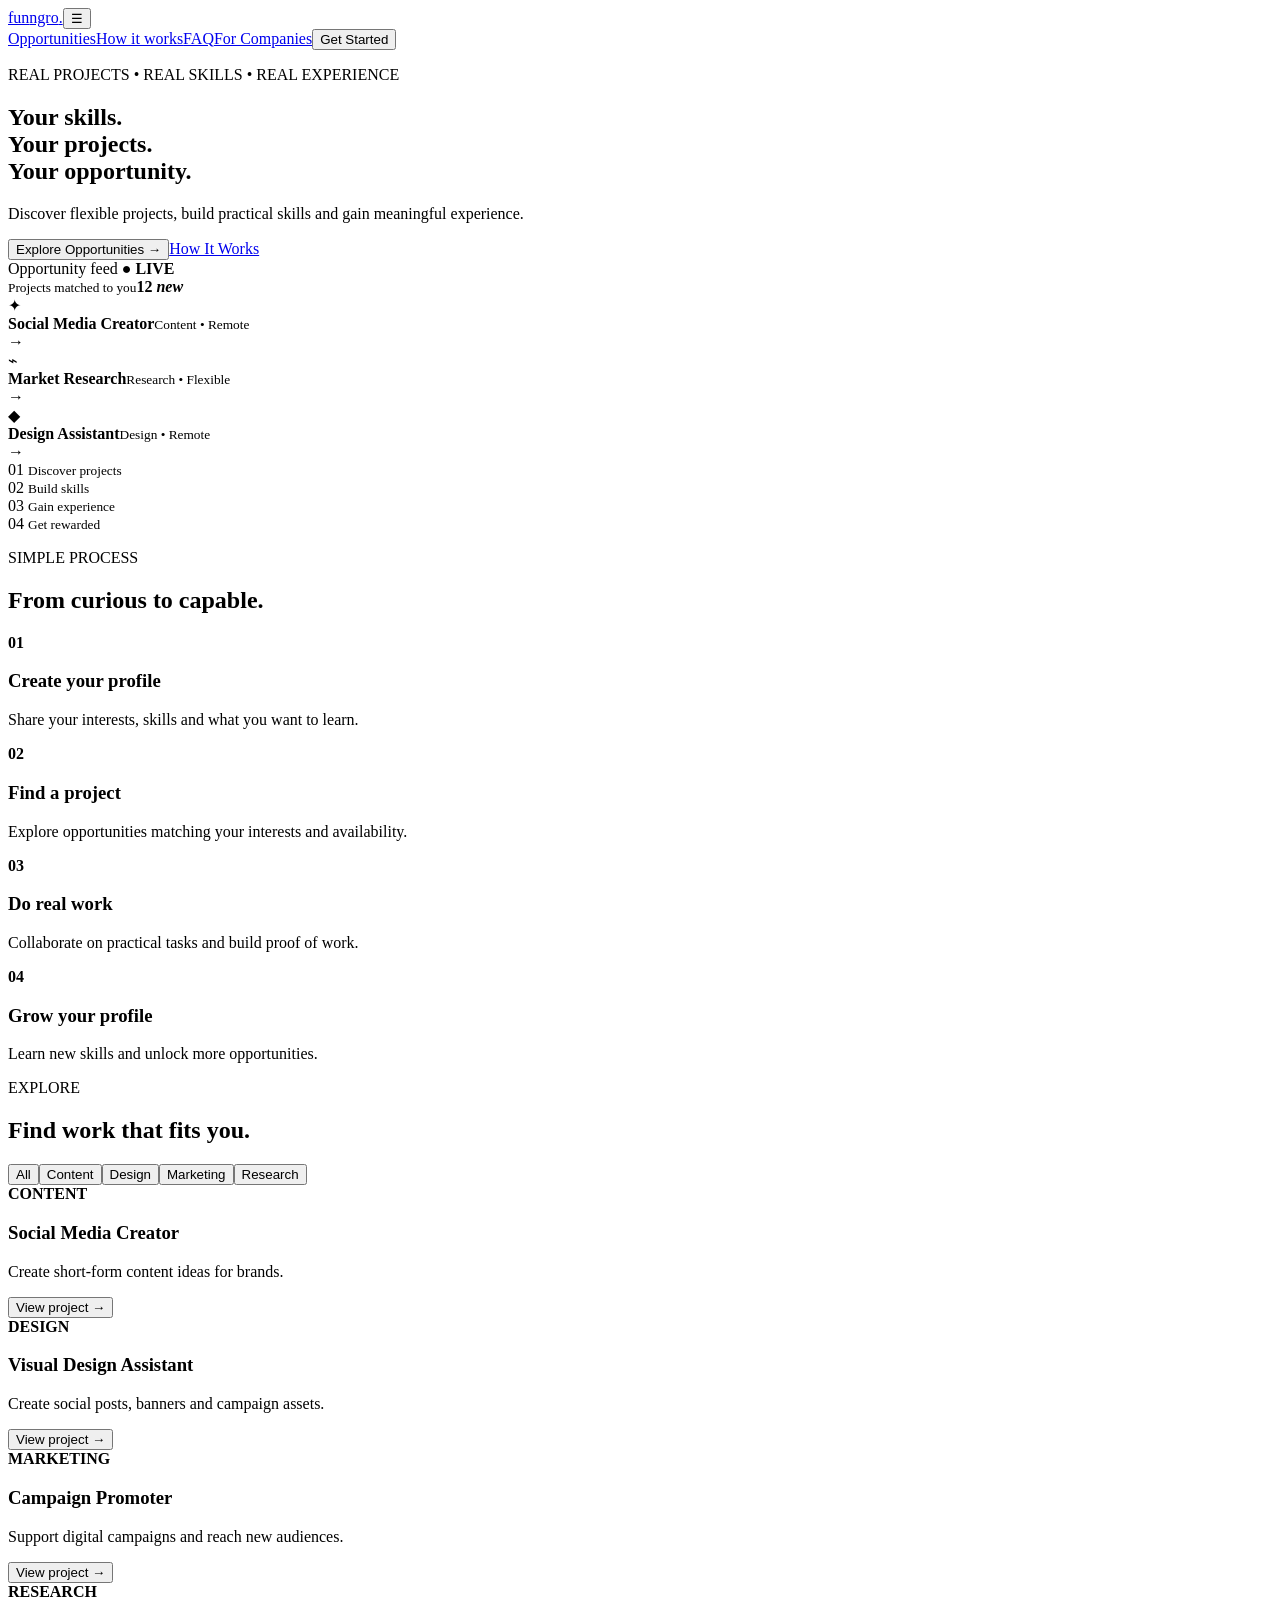
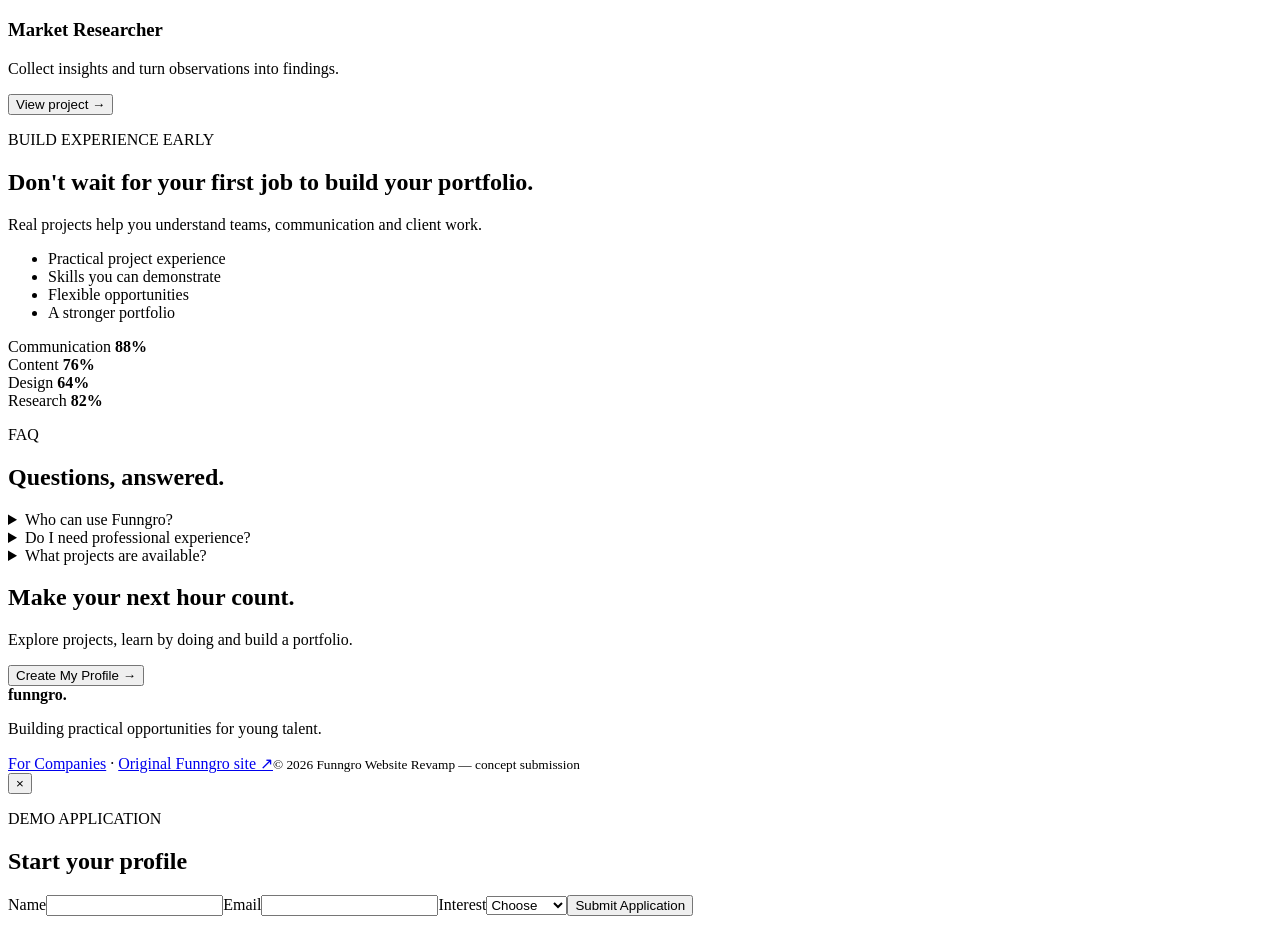
==== index.html @ 90acb4ed "Add functional Funngro homepage" ====
<!doctype html><html lang="en"><head><meta charset="UTF-8"><meta name="viewport" content="width=device-width,initial-scale=1"><meta name="description" content="Funngro website revamp concept for young talent and companies."><link rel="canonical" href="https://jaganbaditya16-note.github.io/fungrow-/"><title>Funngro — Build Skills. Work on Real Projects.</title><link rel="stylesheet" href="style.css"></head><body><header><nav class="nav"><a class="logo" href="index.html">fun<span>ngro</span>.</a><button id="menu">☰</button><div id="links"><a href="#opportunities">Opportunities</a><a href="#how">How it works</a><a href="#faq">FAQ</a><a href="companies.html">For Companies</a><button class="btn open-apply">Get Started</button></div></nav></header><main><section class="hero"><div><p class="eyebrow">REAL PROJECTS • REAL SKILLS • REAL EXPERIENCE</p><h1>Your skills.<br><span>Your projects.</span><br>Your opportunity.</h1><p>Discover flexible projects, build practical skills and gain meaningful experience.</p><div class="actions"><button class="btn open-apply">Explore Opportunities →</button><a class="btn secondary" href="#how">How It Works</a></div></div><div class="dashboard"><div class="dashhead">Opportunity feed <b>● LIVE</b></div><small>Projects matched to you</small><strong>12 <em>new</em></strong><article>✦ <div><b>Social Media Creator</b><small>Content • Remote</small></div>→</article><article>⌁ <div><b>Market Research</b><small>Research • Flexible</small></div>→</article><article>◆ <div><b>Design Assistant</b><small>Design • Remote</small></div>→</article></div></section><section class="stats"><div>01 <small>Discover projects</small></div><div>02 <small>Build skills</small></div><div>03 <small>Gain experience</small></div><div>04 <small>Get rewarded</small></div></section><section id="how" class="section"><p class="eyebrow">SIMPLE PROCESS</p><h2>From curious to capable.</h2><div class="grid four"><article><b>01</b><h3>Create your profile</h3><p>Share your interests, skills and what you want to learn.</p></article><article><b>02</b><h3>Find a project</h3><p>Explore opportunities matching your interests and availability.</p></article><article><b>03</b><h3>Do real work</h3><p>Collaborate on practical tasks and build proof of work.</p></article><article><b>04</b><h3>Grow your profile</h3><p>Learn new skills and unlock more opportunities.</p></article></div></section><section id="opportunities" class="section dark"><p class="eyebrow">EXPLORE</p><h2>Find work that fits you.</h2><div class="filters"><button class="filter active" data-filter="all">All</button><button class="filter" data-filter="content">Content</button><button class="filter" data-filter="design">Design</button><button class="filter" data-filter="marketing">Marketing</button><button class="filter" data-filter="research">Research</button></div><div class="grid two"><article class="opp" data-category="content"><b>CONTENT</b><h3>Social Media Creator</h3><p>Create short-form content ideas for brands.</p><button class="text open-apply">View project →</button></article><article class="opp" data-category="design"><b>DESIGN</b><h3>Visual Design Assistant</h3><p>Create social posts, banners and campaign assets.</p><button class="text open-apply">View project →</button></article><article class="opp" data-category="marketing"><b>MARKETING</b><h3>Campaign Promoter</h3><p>Support digital campaigns and reach new audiences.</p><button class="text open-apply">View project →</button></article><article class="opp" data-category="research"><b>RESEARCH</b><h3>Market Researcher</h3><p>Collect insights and turn observations into findings.</p><button class="text open-apply">View project →</button></article></div></section><section class="section split"><div><p class="eyebrow">BUILD EXPERIENCE EARLY</p><h2>Don't wait for your first job to build your portfolio.</h2><p>Real projects help you understand teams, communication and client work.</p><ul><li>Practical project experience</li><li>Skills you can demonstrate</li><li>Flexible opportunities</li><li>A stronger portfolio</li></ul></div><div class="skills"><div>Communication <b>88%</b><i style="width:88%"></i></div><div>Content <b>76%</b><i style="width:76%"></i></div><div>Design <b>64%</b><i style="width:64%"></i></div><div>Research <b>82%</b><i style="width:82%"></i></div></div></section><section id="faq" class="section faq"><p class="eyebrow">FAQ</p><h2>Questions, answered.</h2><details><summary>Who can use Funngro?</summary><p>Funngro is designed around opportunities for young talent; project eligibility can vary.</p></details><details><summary>Do I need professional experience?</summary><p>Some projects are suitable for beginners. Describe your current skills honestly.</p></details><details><summary>What projects are available?</summary><p>Examples include content, design, marketing and research.</p></details></section><section class="cta"><h2>Make your next hour count.</h2><p>Explore projects, learn by doing and build a portfolio.</p><button class="btn darkbtn open-apply">Create My Profile →</button></section></main><footer><b class="logo">fun<span>ngro</span>.</b><p>Building practical opportunities for young talent.</p><a href="companies.html">For Companies</a> · <a href="https://www.funngro.com/" target="_blank">Original Funngro site ↗</a><small>© 2026 Funngro Website Revamp — concept submission</small></footer><div class="modal" id="apply"><div class="modalbox"><button class="close">×</button><p class="eyebrow">DEMO APPLICATION</p><h2>Start your profile</h2><form id="form"><label>Name<input name="name" required></label><label>Email<input name="email" type="email" required></label><label>Interest<select name="interest" required><option value="">Choose</option><option>Content</option><option>Design</option><option>Marketing</option><option>Research</option></select></label><button class="btn" type="submit">Submit Application</button><p id="msg"></p></form></div></div><script src="script.js"></script></body></html>
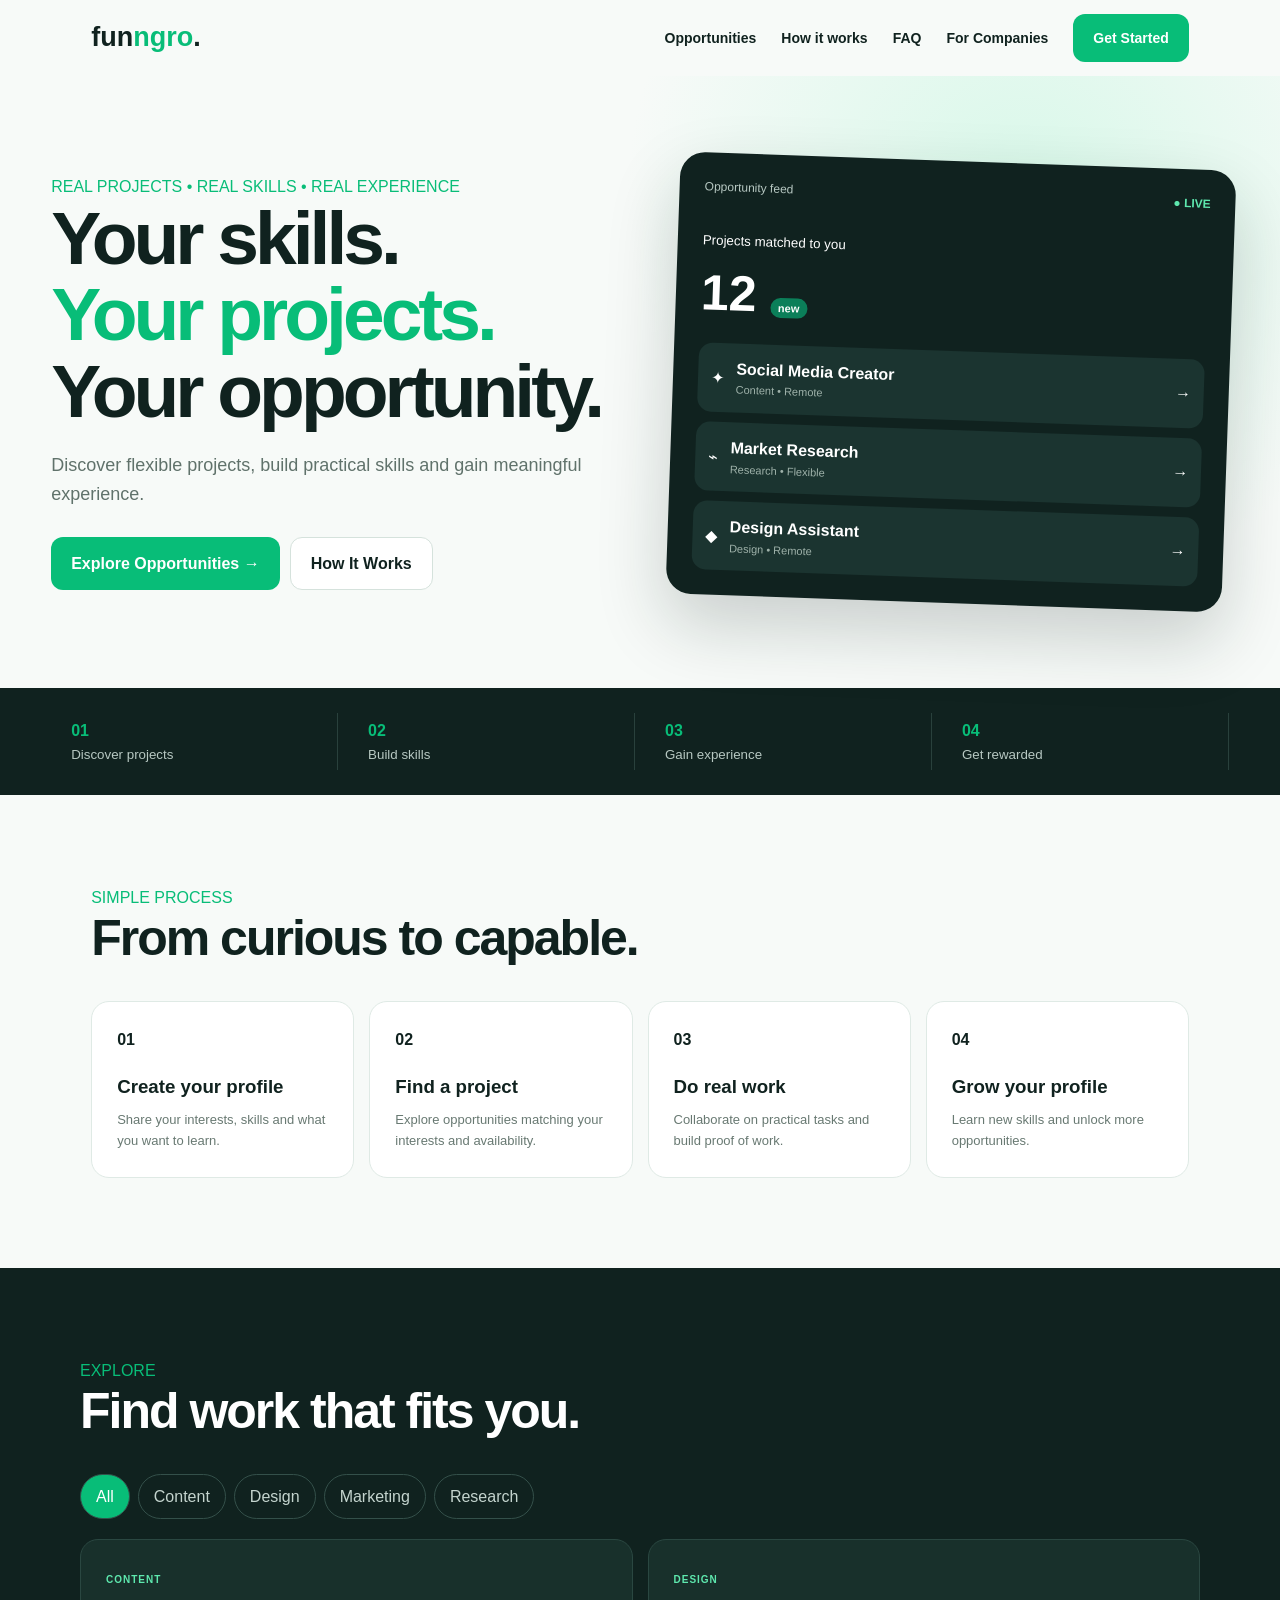
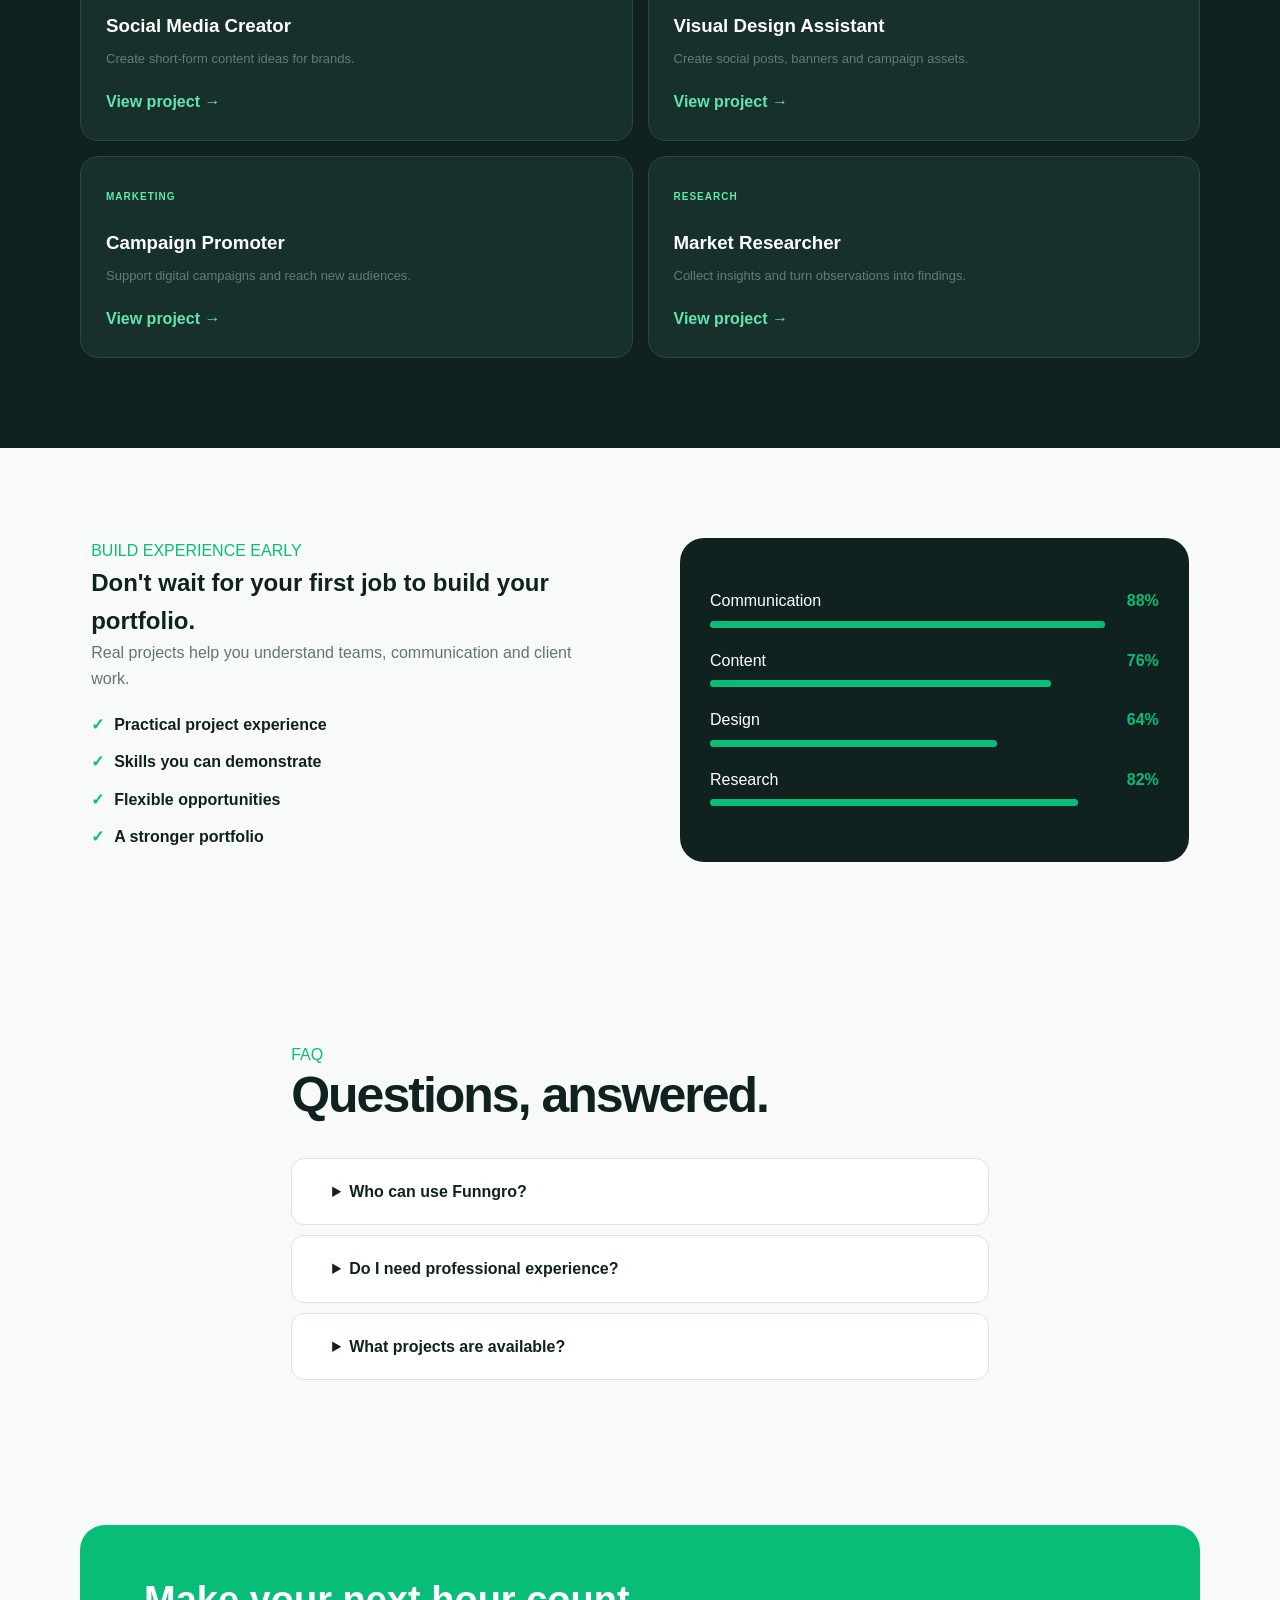
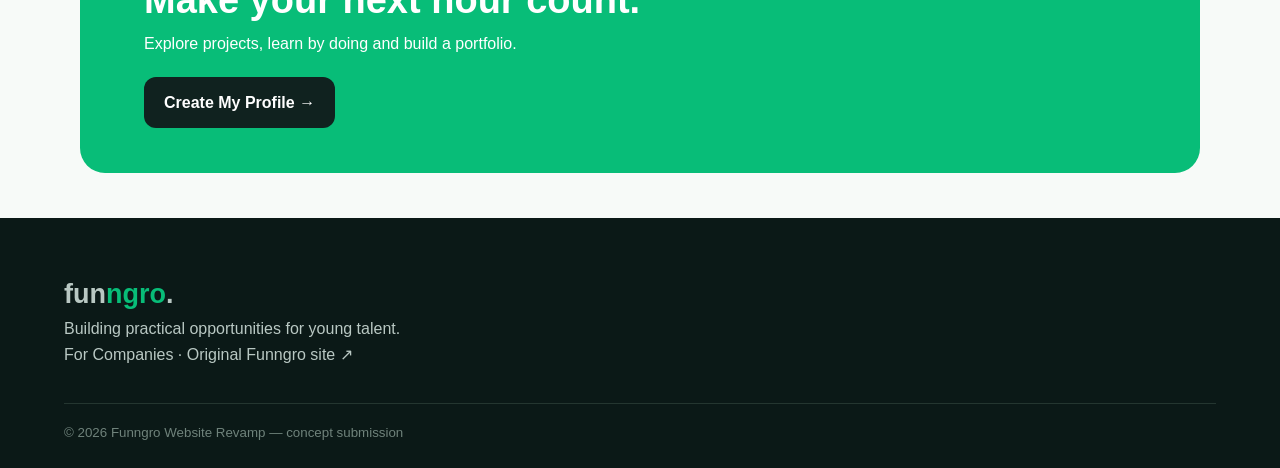
==== commit 895ea06a: "Fix canonical URL and strengthen home SEO metadata" ====
--- a/index.html
+++ b/index.html
@@ -1 +1 @@
-<!doctype html><html lang="en"><head><meta charset="UTF-8"><meta name="viewport" content="width=device-width,initial-scale=1"><meta name="description" content="Funngro website revamp concept for young talent and companies."><link rel="canonical" href="https://jaganbaditya16-note.github.io/fungrow-/"><title>Funngro — Build Skills. Work on Real Projects.</title><link rel="stylesheet" href="style.css"></head><body><header><nav class="nav"><a class="logo" href="index.html">fun<span>ngro</span>.</a><button id="menu">☰</button><div id="links"><a href="#opportunities">Opportunities</a><a href="#how">How it works</a><a href="#faq">FAQ</a><a href="companies.html">For Companies</a><button class="btn open-apply">Get Started</button></div></nav></header><main><section class="hero"><div><p class="eyebrow">REAL PROJECTS • REAL SKILLS • REAL EXPERIENCE</p><h1>Your skills.<br><span>Your projects.</span><br>Your opportunity.</h1><p>Discover flexible projects, build practical skills and gain meaningful experience.</p><div class="actions"><button class="btn open-apply">Explore Opportunities →</button><a class="btn secondary" href="#how">How It Works</a></div></div><div class="dashboard"><div class="dashhead">Opportunity feed <b>● LIVE</b></div><small>Projects matched to you</small><strong>12 <em>new</em></strong><article>✦ <div><b>Social Media Creator</b><small>Content • Remote</small></div>→</article><article>⌁ <div><b>Market Research</b><small>Research • Flexible</small></div>→</article><article>◆ <div><b>Design Assistant</b><small>Design • Remote</small></div>→</article></div></section><section class="stats"><div>01 <small>Discover projects</small></div><div>02 <small>Build skills</small></div><div>03 <small>Gain experience</small></div><div>04 <small>Get rewarded</small></div></section><section id="how" class="section"><p class="eyebrow">SIMPLE PROCESS</p><h2>From curious to capable.</h2><div class="grid four"><article><b>01</b><h3>Create your profile</h3><p>Share your interests, skills and what you want to learn.</p></article><article><b>02</b><h3>Find a project</h3><p>Explore opportunities matching your interests and availability.</p></article><article><b>03</b><h3>Do real work</h3><p>Collaborate on practical tasks and build proof of work.</p></article><article><b>04</b><h3>Grow your profile</h3><p>Learn new skills and unlock more opportunities.</p></article></div></section><section id="opportunities" class="section dark"><p class="eyebrow">EXPLORE</p><h2>Find work that fits you.</h2><div class="filters"><button class="filter active" data-filter="all">All</button><button class="filter" data-filter="content">Content</button><button class="filter" data-filter="design">Design</button><button class="filter" data-filter="marketing">Marketing</button><button class="filter" data-filter="research">Research</button></div><div class="grid two"><article class="opp" data-category="content"><b>CONTENT</b><h3>Social Media Creator</h3><p>Create short-form content ideas for brands.</p><button class="text open-apply">View project →</button></article><article class="opp" data-category="design"><b>DESIGN</b><h3>Visual Design Assistant</h3><p>Create social posts, banners and campaign assets.</p><button class="text open-apply">View project →</button></article><article class="opp" data-category="marketing"><b>MARKETING</b><h3>Campaign Promoter</h3><p>Support digital campaigns and reach new audiences.</p><button class="text open-apply">View project →</button></article><article class="opp" data-category="research"><b>RESEARCH</b><h3>Market Researcher</h3><p>Collect insights and turn observations into findings.</p><button class="text open-apply">View project →</button></article></div></section><section class="section split"><div><p class="eyebrow">BUILD EXPERIENCE EARLY</p><h2>Don't wait for your first job to build your portfolio.</h2><p>Real projects help you understand teams, communication and client work.</p><ul><li>Practical project experience</li><li>Skills you can demonstrate</li><li>Flexible opportunities</li><li>A stronger portfolio</li></ul></div><div class="skills"><div>Communication <b>88%</b><i style="width:88%"></i></div><div>Content <b>76%</b><i style="width:76%"></i></div><div>Design <b>64%</b><i style="width:64%"></i></div><div>Research <b>82%</b><i style="width:82%"></i></div></div></section><section id="faq" class="section faq"><p class="eyebrow">FAQ</p><h2>Questions, answered.</h2><details><summary>Who can use Funngro?</summary><p>Funngro is designed around opportunities for young talent; project eligibility can vary.</p></details><details><summary>Do I need professional experience?</summary><p>Some projects are suitable for beginners. Describe your current skills honestly.</p></details><details><summary>What projects are available?</summary><p>Examples include content, design, marketing and research.</p></details></section><section class="cta"><h2>Make your next hour count.</h2><p>Explore projects, learn by doing and build a portfolio.</p><button class="btn darkbtn open-apply">Create My Profile →</button></section></main><footer><b class="logo">fun<span>ngro</span>.</b><p>Building practical opportunities for young talent.</p><a href="companies.html">For Companies</a> · <a href="https://www.funngro.com/" target="_blank">Original Funngro site ↗</a><small>© 2026 Funngro Website Revamp — concept submission</small></footer><div class="modal" id="apply"><div class="modalbox"><button class="close">×</button><p class="eyebrow">DEMO APPLICATION</p><h2>Start your profile</h2><form id="form"><label>Name<input name="name" required></label><label>Email<input name="email" type="email" required></label><label>Interest<select name="interest" required><option value="">Choose</option><option>Content</option><option>Design</option><option>Marketing</option><option>Research</option></select></label><button class="btn" type="submit">Submit Application</button><p id="msg"></p></form></div></div><script src="script.js"></script></body></html>+<!doctype html><html lang="en"><head><meta charset="UTF-8"><meta name="viewport" content="width=device-width,initial-scale=1"><meta name="description" content="Explore flexible projects, build practical skills and gain experience with Funngro. Discover content, design, marketing and research opportunities for young talent."><link rel="canonical" href="https://jaganbaditya16-note.github.io/fungrow-/"><meta property="og:type" content="website"><meta property="og:site_name" content="Funngro Website Revamp"><meta property="og:url" content="https://jaganbaditya16-note.github.io/fungrow-/"><meta property="og:title" content="Funngro | Flexible Projects & Opportunities for Young Talent"><meta property="og:description" content="Explore flexible projects, build practical skills and gain experience with Funngro."><meta name="twitter:card" content="summary"><meta name="twitter:title" content="Funngro | Flexible Projects & Opportunities for Young Talent"><meta name="twitter:description" content="Explore flexible projects, build practical skills and gain experience with Funngro."><title>Funngro | Flexible Projects & Opportunities for Young Talent</title><script type="application/ld+json">{"@context":"https://schema.org","@type":"WebSite","name":"Funngro Website Revamp","url":"https://jaganbaditya16-note.github.io/fungrow-/","description":"A responsive website revamp concept for Funngro."}</script><link rel="stylesheet" href="style.css"></head><body><header><nav class="nav" aria-label="Main navigation"><a class="logo" href="index.html" aria-label="Funngro home">fun<span>ngro</span>.</a><button id="menu" type="button" aria-label="Open navigation" aria-controls="links" aria-expanded="false">☰</button><div id="links"><a href="#opportunities">Opportunities</a><a href="#how">How it works</a><a href="#faq">FAQ</a><a href="companies.html">For Companies</a><button class="btn open-apply" type="button">Get Started</button></div></nav></header><main><section class="hero"><div><p class="eyebrow">REAL PROJECTS • REAL SKILLS • REAL EXPERIENCE</p><h1>Your skills.<br><span>Your projects.</span><br>Your opportunity.</h1><p>Discover flexible projects, build practical skills and gain meaningful experience.</p><div class="actions"><button class="btn open-apply" type="button">Explore Opportunities →</button><a class="btn secondary" href="#how">How It Works</a></div></div><div class="dashboard"><div class="dashhead">Opportunity feed <b>● LIVE</b></div><small>Projects matched to you</small><strong>12 <em>new</em></strong><article>✦ <div><b>Social Media Creator</b><small>Content • Remote</small></div>→</article><article>⌁ <div><b>Market Research</b><small>Research • Flexible</small></div>→</article><article>◆ <div><b>Design Assistant</b><small>Design • Remote</small></div>→</article></div></section><section class="stats"><div>01 <small>Discover projects</small></div><div>02 <small>Build skills</small></div><div>03 <small>Gain experience</small></div><div>04 <small>Get rewarded</small></div></section><section id="how" class="section"><p class="eyebrow">SIMPLE PROCESS</p><h2>From curious to capable.</h2><div class="grid four"><article><b>01</b><h3>Create your profile</h3><p>Share your interests, skills and what you want to learn.</p></article><article><b>02</b><h3>Find a project</h3><p>Explore opportunities matching your interests and availability.</p></article><article><b>03</b><h3>Do real work</h3><p>Collaborate on practical tasks and build proof of work.</p></article><article><b>04</b><h3>Grow your profile</h3><p>Learn new skills and unlock more opportunities.</p></article></div></section><section id="opportunities" class="section dark"><p class="eyebrow">EXPLORE</p><h2>Find work that fits you.</h2><div class="filters"><button class="filter active" data-filter="all" type="button">All</button><button class="filter" data-filter="content" type="button">Content</button><button class="filter" data-filter="design" type="button">Design</button><button class="filter" data-filter="marketing" type="button">Marketing</button><button class="filter" data-filter="research" type="button">Research</button></div><div class="grid two"><article class="opp" data-category="content"><b>CONTENT</b><h3>Social Media Creator</h3><p>Create short-form content ideas for brands.</p><button class="text open-apply" type="button">View project →</button></article><article class="opp" data-category="design"><b>DESIGN</b><h3>Visual Design Assistant</h3><p>Create social posts, banners and campaign assets.</p><button class="text open-apply" type="button">View project →</button></article><article class="opp" data-category="marketing"><b>MARKETING</b><h3>Campaign Promoter</h3><p>Support digital campaigns and reach new audiences.</p><button class="text open-apply" type="button">View project →</button></article><article class="opp" data-category="research"><b>RESEARCH</b><h3>Market Researcher</h3><p>Collect insights and turn observations into findings.</p><button class="text open-apply" type="button">View project →</button></article></div></section><section class="section split"><div><p class="eyebrow">BUILD EXPERIENCE EARLY</p><h2>Don't wait for your first job to build your portfolio.</h2><p>Real projects help you understand teams, communication and client work.</p><ul><li>Practical project experience</li><li>Skills you can demonstrate</li><li>Flexible opportunities</li><li>A stronger portfolio</li></ul></div><div class="skills"><div>Communication <b>88%</b><i style="width:88%"></i></div><div>Content <b>76%</b><i style="width:76%"></i></div><div>Design <b>64%</b><i style="width:64%"></i></div><div>Research <b>82%</b><i style="width:82%"></i></div></div></section><section id="faq" class="section faq"><p class="eyebrow">FAQ</p><h2>Questions, answered.</h2><details><summary>Who can use Funngro?</summary><p>Funngro is designed around opportunities for young talent; project eligibility can vary.</p></details><details><summary>Do I need professional experience?</summary><p>Some projects are suitable for beginners. Describe your current skills honestly.</p></details><details><summary>What projects are available?</summary><p>Examples include content, design, marketing and research.</p></details></section><section class="cta"><h2>Make your next hour count.</h2><p>Explore projects, learn by doing and build a portfolio.</p><button class="btn darkbtn open-apply" type="button">Create My Profile →</button></section></main><footer><b class="logo">fun<span>ngro</span>.</b><p>Building practical opportunities for young talent.</p><a href="companies.html">For Companies</a> · <a href="https://www.funngro.com/" target="_blank" rel="noopener noreferrer">Original Funngro site ↗</a><small>© 2026 Funngro Website Revamp — concept submission</small></footer><div class="modal" id="apply" role="dialog" aria-modal="true" aria-labelledby="apply-title"><div class="modalbox"><button class="close" type="button" aria-label="Close">×</button><p class="eyebrow">DEMO APPLICATION</p><h2 id="apply-title">Start your profile</h2><form id="form"><label>Name<input name="name" autocomplete="name" required></label><label>Email<input name="email" type="email" autocomplete="email" required></label><label>Interest<select name="interest" required><option value="">Choose</option><option>Content</option><option>Design</option><option>Marketing</option><option>Research</option></select></label><button class="btn" type="submit">Submit Application</button><p id="msg" role="status"></p></form></div></div><script src="script.js" defer></script></body></html>
--- a/style.css
+++ b/style.css
@@ -0,0 +1 @@
+*{box-sizing:border-box;margin:0;padding:0}html{scroll-behavior:smooth}body{font-family:Inter,Arial,sans-serif;background:#f7faf8;color:#10221f;line-height:1.6}a{text-decoration:none;color:inherit}button,input,select,textarea{font:inherit}.nav{height:76px;display:flex;align-items:center;justify-content:space-between;padding:0 4%;max-width:1200px;margin:auto}.logo{font-size:27px;font-weight:800}.logo span,.hero h1 span,.eyebrow{color:#08bd78}.nav #links{display:flex;align-items:center;gap:25px;font-size:14px;font-weight:700}.nav button#menu{display:none}.btn{border:0;border-radius:12px;padding:13px 20px;background:#08bd78;color:#fff;font-weight:800;cursor:pointer}.secondary{background:#fff;color:#10221f;border:1px solid #d5e2dc}.hero{padding:85px 4%;display:grid;grid-template-columns:1fr 1fr;gap:65px;align-items:center;background:radial-gradient(circle at 80% 20%,#d8f8e9,transparent 35%)}.hero h1{font-size:clamp(45px,6vw,75px);line-height:1.02;letter-spacing:-4px;margin-bottom:22px}.hero p:not(.eyebrow){font-size:18px;color:#60726b;max-width:580px}.actions{display:flex;gap:10px;margin-top:28px}.dashboard{background:#10221f;color:#fff;border-radius:25px;padding:25px;box-shadow:0 30px 70px #10221f33;transform:rotate(2deg)}.dashhead{display:flex;justify-content:space-between;color:#b7c8c2;font-size:12px;margin-bottom:30px}.dashhead b{color:#5ee8ae}.dashboard>strong{display:block;font-size:50px}.dashboard em{font-size:11px;background:#0b7f59;padding:4px 8px;border-radius:20px;font-style:normal}.dashboard article{display:flex;align-items:center;gap:12px;background:#1b3430;padding:13px;border-radius:14px;margin-top:10px}.dashboard article div{flex:1}.dashboard article small{display:block;color:#9fb2aa;font-size:11px}.stats{background:#10221f;color:#fff;display:grid;grid-template-columns:repeat(4,1fr);padding:25px 4%;gap:10px}.stats>div{font-weight:800;padding:5px 20px;border-right:1px solid #29413c;color:#08bd78}.stats small{display:block;color:#b7c8c2;font-weight:500}.section{padding:90px 4%;max-width:1200px;margin:auto}.section>h2{font-size:clamp(32px,4vw,50px);line-height:1.1;letter-spacing:-2px;margin-bottom:35px}.grid{display:grid;gap:15px}.four{grid-template-columns:repeat(4,1fr)}.two{grid-template-columns:repeat(2,1fr)}.grid article{background:#fff;border:1px solid #dfeae5;border-radius:18px;padding:25px}.grid article h3{margin:20px 0 8px}.grid article p{font-size:13px;color:#687972}.dark{max-width:none;background:#10221f;color:#fff;padding-left:max(4%,calc((100% - 1120px)/2));padding-right:max(4%,calc((100% - 1120px)/2))}.dark .grid article{background:#18302b;border-color:#2a4741}.filters{display:flex;gap:8px;flex-wrap:wrap;margin-bottom:20px}.filter{border:1px solid #34504a;background:transparent;color:#c4d4ce;padding:9px 15px;border-radius:30px;cursor:pointer}.filter.active{background:#08bd78;color:#fff}.opp b{font-size:10px;color:#5ee8ae;letter-spacing:1px}.opp.hidden{display:none}.text{border:0;background:none;color:#62e4ae;font-weight:800;cursor:pointer;margin-top:20px}.split{display:grid;grid-template-columns:1fr 1fr;gap:80px}.split>div>p:not(.eyebrow){color:#65756f}.split ul{list-style:none;margin-top:20px}.split li{margin:12px 0;font-weight:700}.split li:before{content:'✓';color:#08bd78;margin-right:10px}.skills{background:#10221f;color:#fff;border-radius:24px;padding:30px}.skills div{margin:20px 0}.skills b{float:right;color:#08bd78}.skills i{display:block;height:7px;background:#29413c;margin-top:7px;border-radius:8px}.skills i:after{content:'';display:block;height:100%;background:#08bd78;border-radius:8px;width:100%}.faq{max-width:800px}.faq details{background:#fff;border:1px solid #d9e5e0;border-radius:13px;margin:10px 0;padding:0 20px}.faq summary{padding:20px;font-weight:700;cursor:pointer}.faq details p{padding:0 20px 20px;color:#64746e}.cta{margin:45px auto;padding:45px 5%;max-width:1120px;border-radius:25px;background:#08bd78;color:#fff}.cta h2{font-size:38px}.darkbtn{background:#10221f;margin-top:20px}.campaign{transform:rotate(-2deg)}.chart{height:100px;display:flex;align-items:end;gap:8px;margin:20px 0}.chart i{flex:1;background:#08bd78;border-radius:5px 5px 0 0}.chart i:nth-child(1){height:35%}.chart i:nth-child(2){height:50%}.chart i:nth-child(3){height:43%}.chart i:nth-child(4){height:67%}.chart i:nth-child(5){height:55%}.chart i:nth-child(6){height:80%}.chart i:nth-child(7){height:95%}.mini{display:grid;grid-template-columns:repeat(3,1fr);gap:8px}.mini b{background:#1b3430;padding:10px;border-radius:9px}.mini small{display:block;color:#91a59e}.benefit{display:flex;gap:15px;background:#fff;padding:18px;border-bottom:1px solid #e0eae5}.benefit>b{color:#08bd78}.benefit p{color:#6a7b74;font-size:13px}footer{background:#0b1917;color:#b9c8c3;padding:55px 5% 25px}footer small{display:block;margin-top:35px;border-top:1px solid #243630;padding-top:18px;color:#6f827b}.modal{display:none;position:fixed;inset:0;background:#06120fbb;z-index:99;place-items:center;padding:20px}.modal.open{display:grid}.modalbox{background:#fff;width:min(500px,100%);padding:30px;border-radius:22px;position:relative}.close{position:absolute;right:15px;top:12px;border:0;border-radius:50%;font-size:25px;cursor:pointer}.modalbox form{display:grid;gap:12px}.modalbox label{font-size:12px;font-weight:700;display:grid;gap:5px}.modalbox input,.modalbox select,.modalbox textarea{padding:11px;border:1px solid #cfddd7;border-radius:9px}.modalbox h2{margin-bottom:15px}.modalbox p:last-child{color:#08a96b;font-weight:700}@media(max-width:800px){.nav #links{display:none;position:absolute;top:76px;left:0;right:0;background:#fff;padding:20px;flex-direction:column}.nav #links.show{display:flex}.nav button#menu{display:block;border:0;background:none;font-size:24px}.hero,.split{grid-template-columns:1fr}.hero{padding-top:55px}.hero h1{letter-spacing:-2px}.dashboard{transform:none}.four{grid-template-columns:repeat(2,1fr)}.stats{grid-template-columns:repeat(2,1fr)}.stats>div{border:0}.two{grid-template-columns:1fr}}@media(max-width:500px){.hero h1{font-size:46px}.actions{flex-direction:column}.four{grid-template-columns:1fr}.section{padding-top:65px;padding-bottom:65px}.cta{margin:20px 4%}.cta h2{font-size:30px}}
